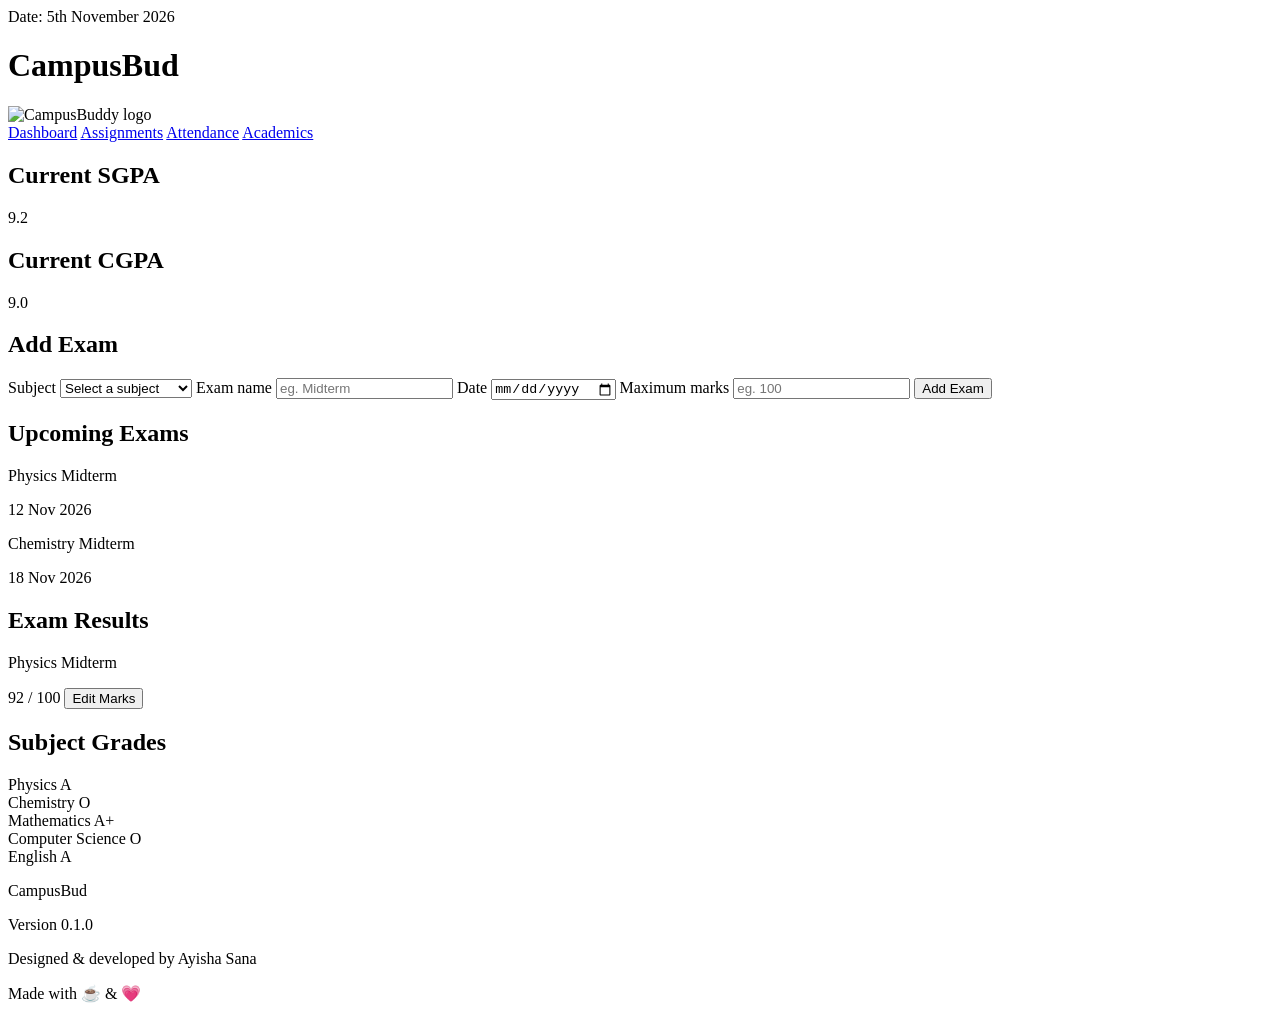
==== academics.html @ 59e6929b "Add files via upload" ====
<html>
    <head>
        <title>CampusBud</title>
        <link rel="stylesheet" href="css/styles.css">
    </head>
    <body>
        <header>
            <p id="date" class="date">Date: 5th November 2026</p>
            <h1 class="app-title">CampusBud</h1>
            <img class="logo"src="assets/logo.png" alt="CampusBuddy logo">
        </header>
        <nav class='navbar'>
            <a href="index.html">Dashboard</a>
            <a href="assignments.html">Assignments</a>
            <a href="attendance.html">Attendance</a>
            <a class='nav-link' href="#">Academics</a>
        </nav>        
       <main class="academics-main">

            <section class="sgpa card">
                <h2>Current SGPA</h2>
                <span>9.2</span>
            </section>

            <section class="cgpa card">
                <h2>Current CGPA</h2>
                <span>9.0</span>
            </section>

            <section class="add-exam card">
                <h2>Add Exam</h2>
                <form>
                    <label for="subject">Subject</label>
                    <select id="subject" name="subject">
                        <option value="">Select a subject</option>
                        <option value="physics">Physics</option>
                        <option value="chemistry">Chemistry</option>
                        <option value="mathematics">Mathematics</option>
                        <option value="computer-science">Computer Science</option>
                        <option value="english">English</option>
                    </select>
                    <label for="exam-name">Exam name</label>
                    <input id="exam-name" placeholder="eg. Midterm">
                    <label for="date">Date</label>
                    <input id="date" type="date">
                    <label for="maximum-marks">Maximum marks</label>
                    <input id="maximum-marks" placeholder="eg. 100">
                    <button type="submit">Add Exam</button>
                </form>
            </section>

            <section class="upcoming-exams">
                <h2>Upcoming Exams</h2>
                <div class="card">
                    <p>Physics Midterm</p>
                    <p>12 Nov 2026</p>
                </div>
                <div class="card">
                    <p>Chemistry Midterm</p>
                    <p>18 Nov 2026</p>
                </div>
            </section>

            <section class="exam-results">
                <h2>Exam Results</h2>
                <div class="card">
                    <p>Physics Midterm</p>

                    <span>92 / 100</span>

                    <button>Edit Marks</button>
                </div>
            </section>

  
            <section class="subject-grades card">
                <h2>Subject Grades</h2>

                <div class="subject-grade">
                    <span class="grade-subject">Physics</span>
                    <span class="grade-letter">A</span>
                </div>

                <div class="subject-grade">
                    <span class="grade-subject">Chemistry</span>
                    <span class="grade-letter">O</span>
                </div>

                <div class="subject-grade">
                    <span class="grade-subject">Mathematics</span>
                    <span class="grade-letter">A+</span>
                </div>

                <div class="subject-grade">
                    <span class="grade-subject">Computer Science</span>
                    <span class="grade-letter">O</span>
                </div>

                <div class="subject-grade">
                    <span class="grade-subject">English</span>
                    <span class="grade-letter">A</span>
                </div>
            </section>

        </main>
        <footer>
            <p>CampusBud</p>
            <p>Version 0.1.0</p>
            <p>Designed & developed by Ayisha Sana</p>
            <p>Made with ☕ & 💗</p>
        </footer>
        <script src="js/script.js"></script>
    </body>
</html>
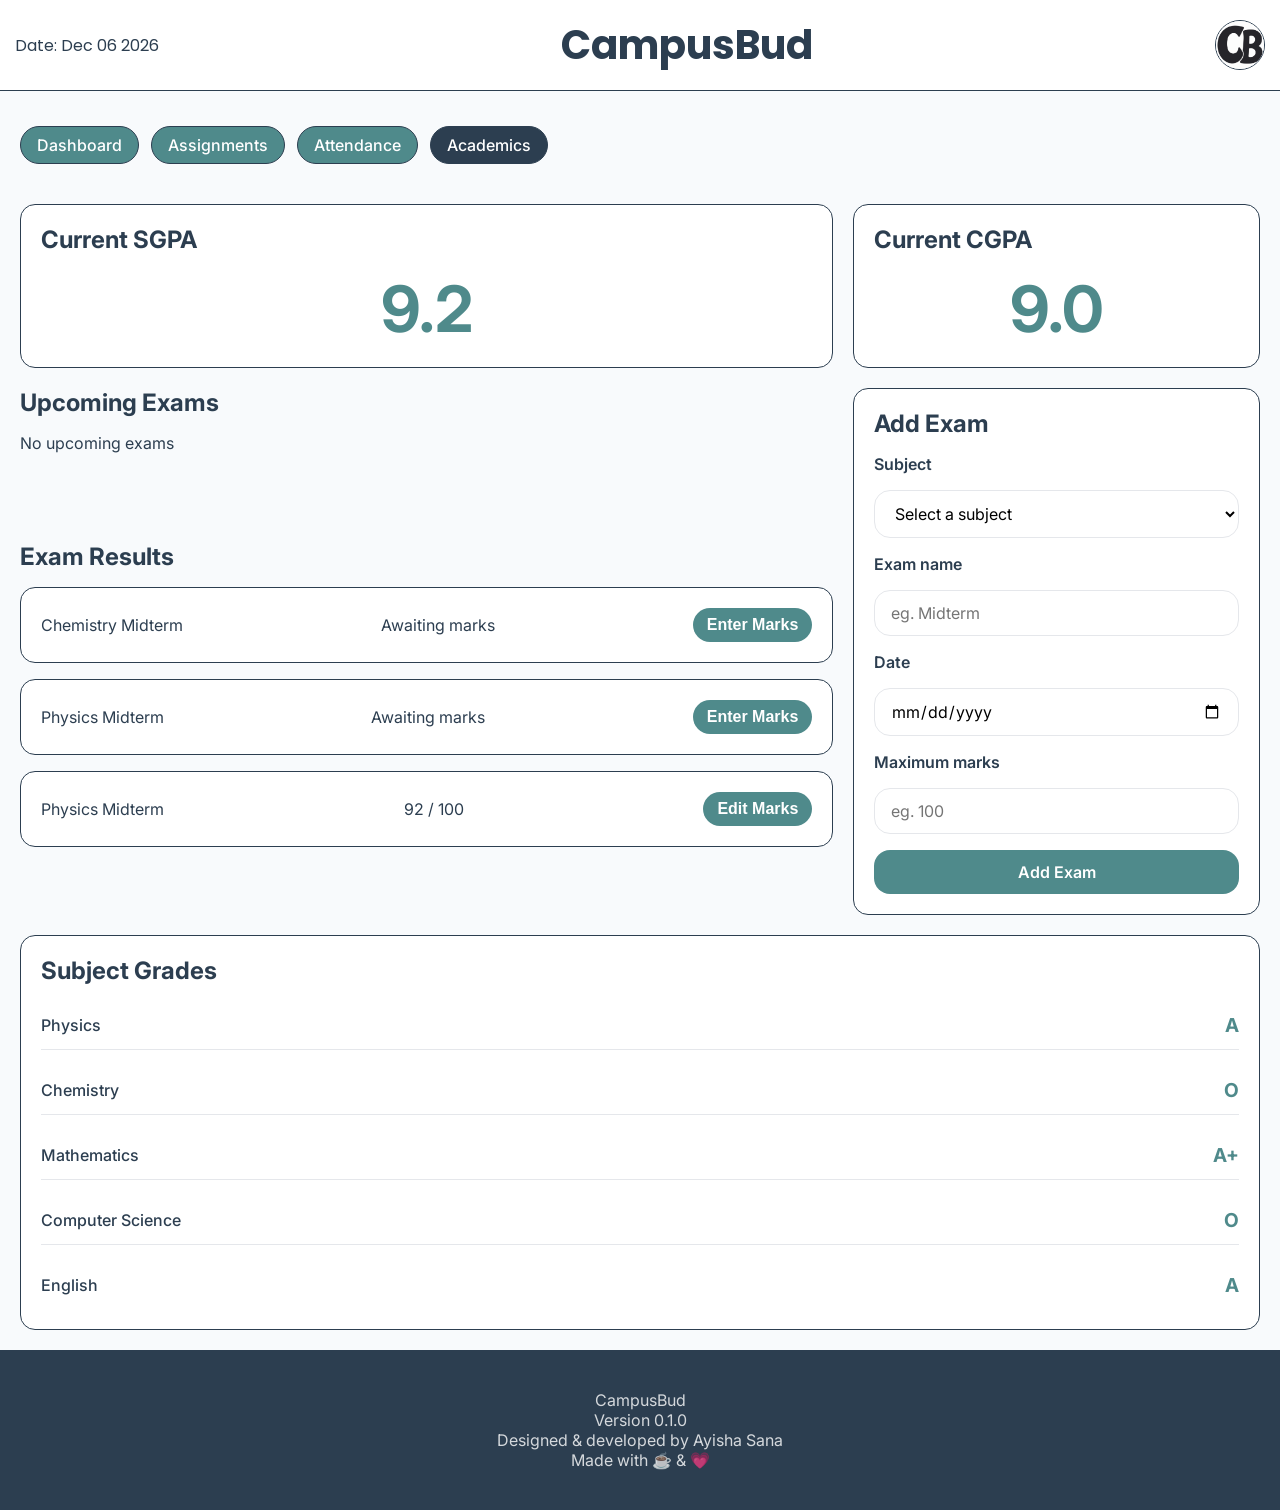
==== commit 0799940c: "Update academics.html" ====
--- a/academics.html
+++ b/academics.html
@@ -1,5 +1,7 @@
 <html>
     <head>
+        <meta charset="UTF-8">
+        <meta name="viewport" content="width=device-width, initial-scale=1.0">
         <title>CampusBud</title>
         <link rel="stylesheet" href="css/styles.css">
     </head>
@@ -111,4 +113,4 @@
         </footer>
         <script src="js/script.js"></script>
     </body>
-</html>+</html>
--- a/css/styles.css
+++ b/css/styles.css
@@ -0,0 +1,637 @@
+@import url('https://fonts.googleapis.com/css2?family=Inter:wght@400;500;600&family=Poppins:wght@500;600;700&display=swap');
+:root {
+    --bg: #F8FAFC;
+    --surface: #FFFFFF;
+
+    --primary: #4F8A8B;
+    --primary-hover: #3F7475;
+
+    --accent: #F4B942;
+
+    --success: #6FCF97;
+    --danger: #EB5757;
+    --info: #56CCF2;
+
+    --text: #2C3E50;
+    --text-light: #7B8794;
+
+    --border: #E5E7EB;
+
+    --radius: 16px;
+
+    --shadow: 0 4px 12px rgba(0,0,0,0.08);
+}
+
+* {
+    margin: 0;
+    padding: 0;
+    box-sizing: border-box;
+}
+
+body{
+    font-family: "Inter", sans-serif;
+    background-color: var(--bg);
+    color: var(--text);
+}
+
+header{
+    display: flex;
+    justify-content: space-between;
+    align-items: center;
+    padding: 15px;
+    border-bottom: 1px solid var(--text);
+    background-color: var(--surface);
+    margin-bottom: 15px;
+    font-family: 'Poppins';
+}
+
+
+.app-title{
+    font-size: 2.5rem;
+}
+
+.logo{
+    width: 50px;
+    border: 1px solid var(--text);
+    border-radius: 50%;
+}
+
+.cards {
+    display: grid;
+
+    grid-template-columns: 2fr 1fr;
+
+    gap: 20px;
+
+    padding: 20px;
+}
+
+.focus {
+    grid-column: 1;
+    grid-row: 1;
+}
+
+.exam {
+    grid-column: 1;
+    grid-row: 2;
+}
+
+.assignments {
+    grid-column: 1;
+    grid-row: 3;
+}
+
+.timetable {
+    grid-column: 2;
+    grid-row: 1 / 4;
+}
+
+.stats {
+    grid-column: 1 / 3;
+}
+
+.card {
+    background-color: white;
+    border-radius: 15px;
+    padding: 20px;
+    border: 1px solid var(--text);
+}
+
+.greeting{
+    padding: 20px;
+    margin: 20px;
+}
+
+.navbar{
+    display:flex;
+    gap:12px;
+    padding:20px;
+}
+
+a {
+    display: inline-flex;
+    align-items: center;
+    justify-content: center;
+
+    padding: 8px 16px;
+
+    background-color: var(--primary);
+    color: var(--surface);
+
+    text-decoration: none;
+
+    border: 1px solid var(--text);
+    border-radius: 999px;
+
+    font-weight: 500;
+
+    transition: background-color 0.2s ease;
+}
+
+a:hover {
+    background-color: var(--primary-hover);
+}
+
+.nav-link{
+    background-color: var(--text);
+}
+
+.nav-link:hover{
+    background-color: var(--text);
+}
+
+.timetable {
+    display: flex;
+    flex-direction: column;
+    gap: 16px;
+}
+
+.timetable-item {
+    display: flex;
+    justify-content: space-between;
+    align-items: center;
+
+    padding: 12px 0;
+
+    border-bottom: 1px solid var(--border);
+}
+
+footer{
+    text-align: center;
+    color: rgba(255,255,255,0.8);
+    background-color: #2C3E50;
+    padding:40px 20px;
+}
+
+/* Assignments */
+
+
+.add-asgm form {
+    display: flex;
+    flex-direction: column;
+    gap: 16px;
+}
+
+.add-asgm input,
+.add-asgm select {
+    width: 100%;
+    padding: 12px 16px;
+
+    border: 1px solid var(--border);
+    border-radius: var(--radius);
+
+    font-family: inherit;
+    font-size: 1rem;
+
+    background-color: var(--surface);
+
+    outline: none;
+
+    transition:
+        border-color .2s ease,
+        box-shadow .2s ease;
+}
+
+.add-asgm input:focus,
+.add-asgm select:focus {
+    border-color: var(--primary);
+    box-shadow: 0 0 0 3px rgba(79,138,139,.2);
+}
+
+
+.add-asgm label {
+    font-weight: 600;
+    color: var(--text);
+}
+
+
+.add-asgm input::placeholder {
+    color: var(--text-light);
+}
+
+button {
+    padding: 12px;
+
+    background: var(--primary);
+    color: white;
+
+    border: none;
+    border-radius: var(--radius);
+
+    font-size: 1rem;
+    font-weight: 600;
+
+    cursor: pointer;
+
+    transition: background-color 0.2s ease;
+}
+
+button:hover {
+    background: var(--primary-hover);
+}
+
+.asgm-main{
+    display: grid;
+
+    grid-template-columns: 2fr 1fr;
+
+    gap: 20px;
+
+    padding: 20px;
+}
+.top-asgm,
+.add-asgm,
+.asgm,
+.completed-list {
+    display: flex;
+    flex-direction: column;
+    gap: 16px;
+}
+
+.top-asgm{
+    grid-column: 1;
+    grid-row: 1;
+}
+
+.add-asgm{
+    grid-column: 2;
+    grid-row: 1 / 3;
+}
+
+.asgm{
+    grid-column: 1;
+    grid-row: 2;
+}
+
+.completed-list{
+    grid-column: 1 / 3;
+    grid-row: 3;
+}
+
+.completed{
+    text-decoration:line-through;
+    color: var(--text-light);
+}
+
+/*Attendance*/
+
+.attendance-main{
+    display: grid;
+
+    grid-template-columns: 2fr 1fr;
+
+    gap: 20px;
+
+    padding: 20px;
+}
+
+.overall-attendance, .subject-attendance,
+.record-attendance, .attendance-stats{
+    display: flex;
+    flex-direction: column;
+    gap: 16px;
+}
+
+.overall-attendance{
+    grid-column: 1;
+    grid-row: 1;
+}
+
+.record-attendance{
+    grid-column: 2;
+    grid-row: 1 / 3;
+}
+
+.subject-attendance{
+    grid-column: 1;
+    grid-row: 2;
+}
+
+.attendance-stats{
+    grid-column: 1 / 3;
+    grid-row: 3;
+}
+
+.subject-attendance {
+    display: flex;
+    flex-direction: column;
+    gap: 20px;
+}
+
+.subject {
+    display: flex;
+    flex-direction: column;
+    gap: 8px;
+}
+
+.subject-header {
+    display: flex;
+    justify-content: space-between;
+    align-items: center;
+
+    font-weight: 600;
+}
+
+.progress {
+    width: 100%;
+    height: 10px;
+
+    background-color: var(--border);
+    border-radius: 999px;
+
+    overflow: hidden;
+}
+
+.progress-fill {
+    height: 100%;
+
+    background-color: var(--success);
+
+    border-radius: inherit;
+}
+
+.record-attendance form{
+    display: flex;
+    flex-direction: column;
+}
+
+.subtitle {
+    color: var(--text-light);
+    font-size: 0.9rem;
+}
+
+.attendance-form {
+    display: flex;
+    flex-direction: column;
+    gap: 16px;
+}
+
+.attendance-item {
+    display: flex;
+    align-items: center;
+    gap: 12px;
+
+    padding: 12px 16px;
+
+    border: 1px solid var(--border);
+    border-radius: var(--radius);
+
+    background-color: var(--surface);
+
+    cursor: pointer;
+}
+
+.attendance-item:hover {
+    background-color: var(--bg);
+}
+
+.attendance-item input[type="checkbox"] {
+    width: 18px;
+    height: 18px;
+}
+
+/*Academics*/
+
+.academics-main{
+    display:grid;
+    grid-template-columns:2fr 1fr;
+    gap:20px;
+    padding:20px;
+}
+
+/* Layout */
+
+.sgpa{
+    grid-column:1;
+    grid-row:1;
+}
+
+.cgpa{
+    grid-column:2;
+    grid-row:1;
+}
+
+.upcoming-exams{
+    grid-column:1;
+    grid-row:2;
+}
+
+.add-exam{
+    grid-column:2;
+    grid-row:2 / 4;
+}
+
+.exam-results{
+    grid-column:1;
+    grid-row:3;
+}
+
+.subject-grades{
+    grid-column:1 / 3;
+    grid-row:4;
+}
+
+/* Shared Layout */
+
+.sgpa,
+.cgpa,
+.upcoming-exams,
+.add-exam,
+.exam-results,
+.subject-grades{
+    display:flex;
+    flex-direction:column;
+    gap:16px;
+}
+
+/* SGPA & CGPA */
+
+.sgpa span,
+.cgpa span{
+    font-size:4rem;
+    font-weight:700;
+    color:var(--primary);
+    text-align:center;
+}
+
+/* Add Exam */
+
+.add-exam form{
+    display:flex;
+    flex-direction:column;
+    gap:16px;
+}
+
+.add-exam label{
+    font-weight:600;
+}
+
+.add-exam input,
+.add-exam select{
+    width:100%;
+    padding:12px 16px;
+
+    border:1px solid var(--border);
+    border-radius:var(--radius);
+
+    font:inherit;
+
+    background:var(--surface);
+
+    outline:none;
+
+    transition:.2s;
+}
+
+.add-exam input:focus,
+.add-exam select:focus{
+    border-color:var(--primary);
+
+    box-shadow:0 0 0 3px rgba(79,138,139,.2);
+}
+
+.add-exam button{
+    padding:12px;
+
+    border:none;
+    border-radius:var(--radius);
+
+    background:var(--primary);
+    color:white;
+
+    font:inherit;
+    font-weight:600;
+
+    cursor:pointer;
+
+    transition:background .2s;
+}
+
+.add-exam button:hover{
+    background:var(--primary-hover);
+}
+
+/* Upcoming Exams */
+
+.upcoming-exams .card{
+    display:flex;
+    justify-content:space-between;
+    align-items:center;
+}
+
+/* Exam Results */
+
+.exam-results .card{
+    display:flex;
+    justify-content:space-between;
+    align-items:center;
+}
+
+.exam-results button{
+    padding:8px 14px;
+
+    border:none;
+    border-radius:999px;
+
+    background:var(--primary);
+    color:white;
+
+    cursor:pointer;
+
+    transition:background .2s;
+}
+
+.exam-results button:hover{
+    background:var(--primary-hover);
+}
+
+/* Subject Grades */
+
+.subject-grade{
+    display:flex;
+    justify-content:space-between;
+    align-items:center;
+
+    padding:12px 0;
+
+    border-bottom:1px solid var(--border);
+}
+
+.subject-grade:last-child{
+    border-bottom:none;
+}
+
+.grade-subject{
+    font-weight:500;
+}
+
+.grade-letter{
+    font-weight:700;
+    font-size:1.2rem;
+    color:var(--primary);
+}
+/* Mobile view*/
+@media (max-width: 768px) {
+    .cards{
+        display: flex;
+        flex-direction: column;
+    }
+
+    header{
+    display:flex;
+    flex-direction: column;
+    justify-content:space-between;
+    align-items:center;
+    }
+
+    .date{
+        align-self:flex-start;
+        order:1;
+    }
+
+    .app-title{
+        order:3;
+    }
+
+    .logo{
+        order:2;
+    }
+    
+    .navbar{
+
+        display:grid;
+
+        grid-template-columns:1fr 1fr;
+
+        gap:12px;
+    }
+
+    .navbar a {
+    width: 100%;
+    text-align: center;
+    }
+
+    /*Assignments*/
+
+    .asgm-main{
+        display: flex;
+        flex-direction: column;
+        gap: 16px;
+    }
+
+    /*Attendance*/
+    
+    .attendance-main{
+        display: flex;
+        flex-direction: column;
+        gap: 16px;
+    }
+
+    /*Academics*/
+
+    .academics-main{
+        display:flex;
+        flex-direction:column;
+        gap:16px;
+    }
+}
